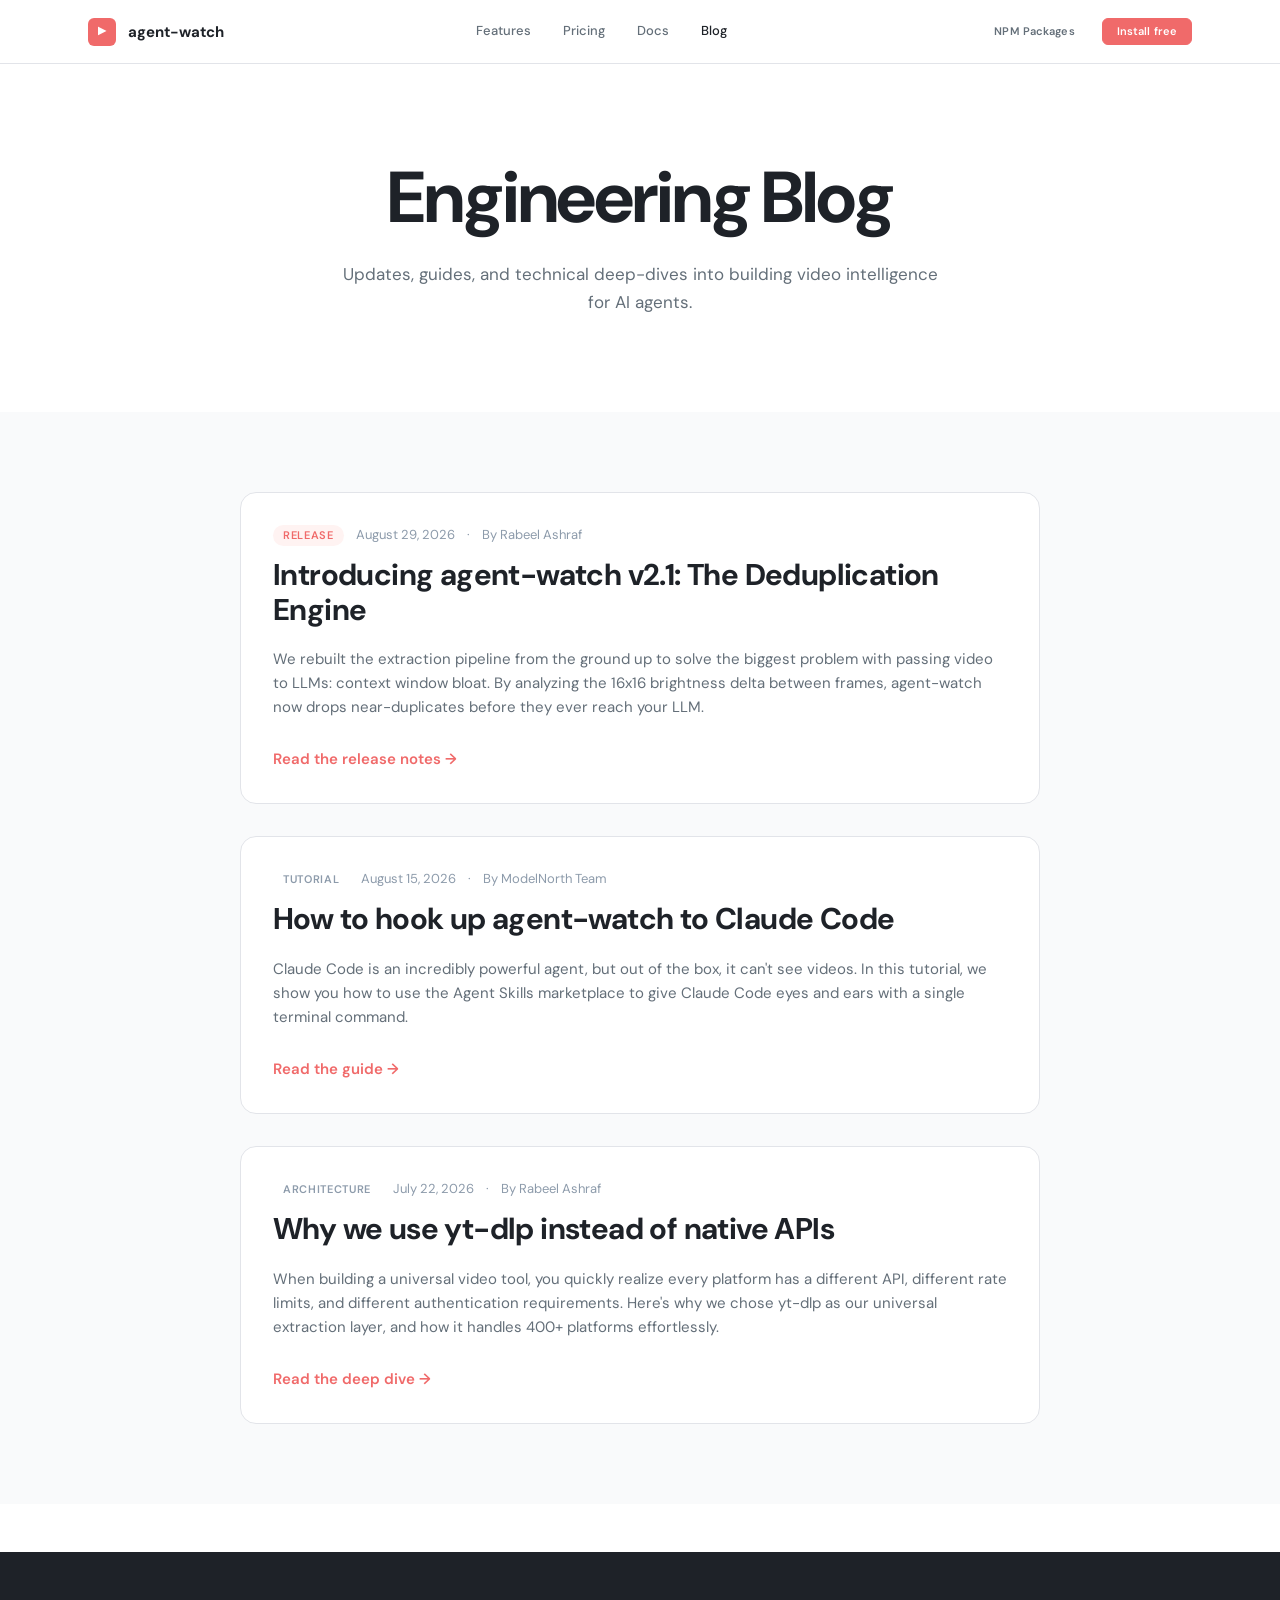
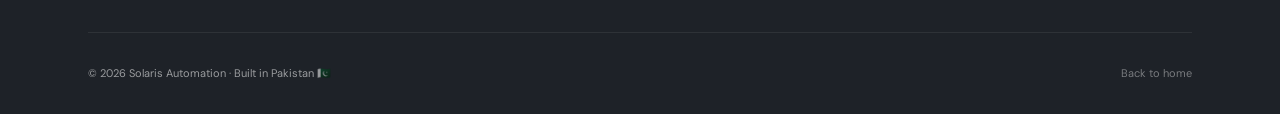
==== pages/blog.html @ 2b625b56 "feat: fix logo encoding and add blog page" ====
﻿<!DOCTYPE html>
<html lang="en">
<head>
  <meta charset="UTF-8" />
  <meta name="viewport" content="width=device-width, initial-scale=1.0" />
  <title>Blog — agent-watch</title>
  <link href="https://fonts.googleapis.com/css2?family=DM+Sans:opsz,wght@9..40,300;9..40,400;9..40,500;9..40,600;9..40,700&family=JetBrains+Mono:wght@400;500;600;700&display=swap" rel="stylesheet" />
  <link rel="stylesheet" href="../assets/css/design-system.css" />
  <link rel="stylesheet" href="../assets/css/home.css" />
  <style>
    .blog-grid { display: grid; grid-template-columns: 1fr; gap: var(--space-8); max-width: 800px; margin: 0 auto; }
    .blog-card { display: flex; flex-direction: column; gap: var(--space-3); padding: var(--space-8); background: var(--color-bg-base); border: 1px solid var(--color-border); border-radius: var(--radius-xl); transition: box-shadow 150ms ease; text-align: left; }
    .blog-card:hover { box-shadow: var(--shadow); border-color: var(--color-border-strong); }
    .blog-meta { font-size: var(--text-sm); color: var(--color-text-muted); display: flex; align-items: center; gap: var(--space-3); }
    .blog-title { font-size: var(--text-2xl); font-weight: 700; color: var(--color-text-primary); margin-bottom: var(--space-2); }
    .blog-excerpt { font-size: var(--text-base); color: var(--color-text-secondary); line-height: 1.6; }
    .read-more { font-weight: 600; color: var(--color-coral); margin-top: var(--space-4); display: inline-flex; align-items: center; gap: 4px; }
    .read-more:hover { color: var(--color-coral-hover); }
  </style>
</head>
<body>
  <!-- NAV -->
  <header class="nav">
    <div class="nav-inner">
      <div class="flex items-center gap-6">
        <a href="../" class="nav-logo">
          <div class="nav-logo-mark">&#9654;</div>
          agent-watch
        </a>
      </div>
      <nav class="nav-links">
        <a href="features.html">Features</a>
        <a href="../#pricing">Pricing</a>
        <a href="https://github.com/menotbobbybrown/agent-watch">Docs</a>
        <a href="blog.html" class="active">Blog</a>
      </nav>
      <div class="nav-actions">
        <a href="https://www.npmjs.com/settings/rabeelashraf/packages" target="_blank" class="btn btn-ghost btn-sm">NPM Packages</a>
        <a href="../#install" class="btn btn-primary btn-sm">Install free</a>
      </div>
    </div>
  </header>

  <section class="section section-lg">
    <div class="container text-center">
      <h1>Engineering Blog</h1>
      <p class="lead mt-6" style="margin-left:auto; margin-right:auto;">Updates, guides, and technical deep-dives into building video intelligence for AI agents.</p>
    </div>
  </section>

  <section class="section section-alt border-y">
    <div class="container">
      <div class="blog-grid">
        
        <!-- Blog 1 -->
        <div class="blog-card">
          <div class="blog-meta">
            <span class="badge badge-coral">RELEASE</span>
            <span>August 29, 2026</span> &middot; <span>By Rabeel Ashraf</span>
          </div>
          <a href="#"><h2 class="blog-title">Introducing agent-watch v2.1: The Deduplication Engine</h2></a>
          <p class="blog-excerpt">We rebuilt the extraction pipeline from the ground up to solve the biggest problem with passing video to LLMs: context window bloat. By analyzing the 16x16 brightness delta between frames, agent-watch now drops near-duplicates before they ever reach your LLM.</p>
          <a href="#" class="read-more">Read the release notes &rarr;</a>
        </div>

        <!-- Blog 2 -->
        <div class="blog-card">
          <div class="blog-meta">
            <span class="badge badge-cyan">TUTORIAL</span>
            <span>August 15, 2026</span> &middot; <span>By ModelNorth Team</span>
          </div>
          <a href="#"><h2 class="blog-title">How to hook up agent-watch to Claude Code</h2></a>
          <p class="blog-excerpt">Claude Code is an incredibly powerful agent, but out of the box, it can't see videos. In this tutorial, we show you how to use the Agent Skills marketplace to give Claude Code eyes and ears with a single terminal command.</p>
          <a href="#" class="read-more">Read the guide &rarr;</a>
        </div>

        <!-- Blog 3 -->
        <div class="blog-card">
          <div class="blog-meta">
            <span class="badge badge-amber">ARCHITECTURE</span>
            <span>July 22, 2026</span> &middot; <span>By Rabeel Ashraf</span>
          </div>
          <a href="#"><h2 class="blog-title">Why we use yt-dlp instead of native APIs</h2></a>
          <p class="blog-excerpt">When building a universal video tool, you quickly realize every platform has a different API, different rate limits, and different authentication requirements. Here's why we chose yt-dlp as our universal extraction layer, and how it handles 400+ platforms effortlessly.</p>
          <a href="#" class="read-more">Read the deep dive &rarr;</a>
        </div>

      </div>
    </div>
  </section>

  <!-- FOOTER -->
  <footer class="footer mt-12">
    <div class="container">
      <div class="footer-bottom">
        <div>© 2026 Solaris Automation &middot; Built in Pakistan 🇵🇰</div>
        <a href="../">Back to home</a>
      </div>
    </div>
  </footer>
</body>
</html>
---- assets/css/design-system.css ----
﻿/* ═══════════════════════════════════════════════
   AGENT-WATCH · DESIGN SYSTEM
   Source: DesignMD Catalog · Asana Slug
   DESIGN.md v2.0 · 4px grid · Light theme
════════════════════════════════════════════════ */

/* ── TOKENS ─────────────────────────────────── */
:root {
  /* Brand */
  --color-coral:         #F06A6A;
  --color-coral-hover:   #E05555;
  --color-coral-light:   #FFF3F2;
  --color-coral-mid:     #FDDADA;

  /* UI */
  --color-ui-primary:    #646F79;
  --color-ui-secondary:  #8D9BAB;
  --color-ui-tertiary:   #B3BCC6;

  /* Text */
  --color-text-primary:  #1E2228;
  --color-text-secondary:#646F79;
  --color-text-muted:    #8D9BAB;
  --color-text-inverse:  #FFFFFF;

  /* Backgrounds */
  --color-bg-base:       #FFFFFF;
  --color-bg-soft:       #F9FAFB;
  --color-bg-tinted:     #F4F5F7;
  --color-bg-inverse:    #1E2228;

  /* Borders */
  --color-border:        #E2E4E9;
  --color-border-strong: #C8CDD5;

  /* Semantic */
  --color-success:       #00C2A8;
  --color-warning:       #F8B84E;
  --color-error:         #E8534A;
  --color-info:          #4573D2;

  /* Typography */
  --font-display: 'DM Sans', system-ui, -apple-system, sans-serif;
  --font-body:    'DM Sans', system-ui, -apple-system, sans-serif;
  --font-mono:    'JetBrains Mono', 'Fira Code', monospace;

  /* Type scale (Asana 4px-grid) */
  --text-xs:   11px;
  --text-sm:   13px;
  --text-base: 15px;
  --text-md:   17px;
  --text-lg:   20px;
  --text-xl:   24px;
  --text-2xl:  30px;
  --text-3xl:  38px;
  --text-4xl:  48px;
  --text-hero: clamp(48px, 6vw, 72px);

  /* Spacing — 4px grid */
  --space-1:  4px;
  --space-2:  8px;
  --space-3:  12px;
  --space-4:  16px;
  --space-5:  20px;
  --space-6:  24px;
  --space-8:  32px;
  --space-10: 40px;
  --space-12: 48px;
  --space-16: 64px;
  --space-20: 80px;
  --space-24: 96px;

  /* Shape */
  --radius-sm:   4px;
  --radius:      6px;
  --radius-lg:   10px;
  --radius-xl:   16px;
  --radius-full: 9999px;

  /* Elevation */
  --shadow-sm: 0 1px 3px rgba(0,0,0,0.08);
  --shadow:    0 2px 8px rgba(0,0,0,0.10);
  --shadow-md: 0 4px 20px rgba(0,0,0,0.10);
  --shadow-lg: 0 8px 40px rgba(0,0,0,0.12);

  /* Layout */
  --max-width: 1200px;
  --nav-height: 64px;
}

/* ── RESET ──────────────────────────────────── */
*, *::before, *::after { box-sizing: border-box; margin: 0; padding: 0; }
html { font-size: 15px; scroll-behavior: smooth; }
body {
  background: var(--color-bg-base);
  color: var(--color-text-primary);
  font-family: var(--font-body);
  font-size: var(--text-base);
  line-height: 1.6;
  font-weight: 400;
  -webkit-font-smoothing: antialiased;
  -moz-osx-font-smoothing: grayscale;
}
img, svg { display: block; max-width: 100%; }
a { color: inherit; text-decoration: none; }
button { cursor: pointer; border: none; background: none; font: inherit; }
ul, ol { list-style: none; }

/* ── LAYOUT ─────────────────────────────────── */
.container {
  max-width: var(--max-width);
  margin: 0 auto;
  padding: 0 var(--space-6);
}
@media (min-width: 1024px) { .container { padding: 0 var(--space-12); } }

.grid-2 { display: grid; grid-template-columns: repeat(2, 1fr); gap: var(--space-6); }
.grid-3 { display: grid; grid-template-columns: repeat(3, 1fr); gap: var(--space-6); }
.grid-4 { display: grid; grid-template-columns: repeat(4, 1fr); gap: var(--space-6); }
@media (max-width: 1024px) { .grid-3 { grid-template-columns: repeat(2, 1fr); } .grid-4 { grid-template-columns: repeat(2, 1fr); } }
@media (max-width: 640px) { .grid-2, .grid-3, .grid-4 { grid-template-columns: 1fr; } }

/* ── TYPOGRAPHY ─────────────────────────────── */
h1 { font-size: var(--text-hero); font-weight: 700; line-height: 1.05; letter-spacing: -0.03em; color: var(--color-text-primary); }
h2 { font-size: var(--text-3xl); font-weight: 700; line-height: 1.15; letter-spacing: -0.02em; }
h3 { font-size: var(--text-xl); font-weight: 600; line-height: 1.3; }
h4 { font-size: var(--text-lg); font-weight: 600; line-height: 1.35; }
h5 { font-size: var(--text-base); font-weight: 600; }
p  { color: var(--color-text-secondary); line-height: 1.65; }

.eyebrow {
  display: inline-flex;
  align-items: center;
  gap: var(--space-2);
  font-size: var(--text-xs);
  font-weight: 600;
  letter-spacing: 0.1em;
  text-transform: uppercase;
  color: var(--color-coral);
  margin-bottom: var(--space-4);
}
.eyebrow::before {
  content: '';
  display: block;
  width: 16px;
  height: 2px;
  background: var(--color-coral);
  border-radius: 1px;
}

.lead { font-size: var(--text-md); color: var(--color-text-secondary); line-height: 1.65; max-width: 600px; }
.section-heading { margin-bottom: var(--space-4); }
.section-intro { margin-bottom: var(--space-12); }

code, pre { font-family: var(--font-mono); }
code {
  font-size: 0.9em;
  background: var(--color-bg-tinted);
  border: 1px solid var(--color-border);
  border-radius: var(--radius-sm);
  padding: 2px 6px;
  color: var(--color-text-primary);
}
pre {
  background: var(--color-bg-inverse);
  color: #E2E8F0;
  border-radius: var(--radius);
  padding: var(--space-6);
  overflow-x: auto;
  font-size: var(--text-sm);
  line-height: 1.6;
}
pre code { background: none; border: none; padding: 0; color: inherit; font-size: inherit; }

/* ── BUTTONS ────────────────────────────────── */
.btn {
  display: inline-flex;
  align-items: center;
  justify-content: center;
  gap: var(--space-2);
  font-family: var(--font-body);
  font-size: var(--text-sm);
  font-weight: 600;
  line-height: 1;
  padding: 10px 20px;
  border-radius: var(--radius);
  border: 1px solid transparent;
  cursor: pointer;
  transition: background 120ms ease, color 120ms ease, border-color 120ms ease, box-shadow 120ms ease, transform 80ms ease;
  white-space: nowrap;
  text-decoration: none;
  letter-spacing: 0.01em;
}
.btn:active { transform: scale(0.98); }

.btn-primary {
  background: var(--color-coral);
  color: #FFFFFF;
  border-color: var(--color-coral);
}
.btn-primary:hover {
  background: var(--color-coral-hover);
  border-color: var(--color-coral-hover);
  box-shadow: 0 2px 12px rgba(240,106,106,0.35);
}

.btn-secondary {
  background: #FFFFFF;
  color: var(--color-coral);
  border-color: var(--color-border-strong);
}
.btn-secondary:hover {
  border-color: var(--color-coral);
  background: var(--color-coral-light);
}

.btn-ghost {
  background: transparent;
  color: var(--color-text-secondary);
  border-color: transparent;
}
.btn-ghost:hover { color: var(--color-text-primary); background: var(--color-bg-tinted); }

.btn-outline-white {
  background: transparent;
  color: #FFFFFF;
  border-color: rgba(255,255,255,0.35);
}
.btn-outline-white:hover { background: rgba(255,255,255,0.1); border-color: rgba(255,255,255,0.6); }

.btn-sm { font-size: var(--text-xs); padding: 7px 14px; }
.btn-lg { font-size: var(--text-base); padding: 14px 28px; }
.btn-xl { font-size: var(--text-md); padding: 16px 36px; border-radius: var(--radius-lg); }

/* ── BADGES / TAGS ──────────────────────────── */
.badge {
  display: inline-flex;
  align-items: center;
  gap: 4px;
  font-size: var(--text-xs);
  font-weight: 600;
  letter-spacing: 0.06em;
  padding: 3px 10px;
  border-radius: var(--radius-full);
  line-height: 1.4;
}
.badge-coral    { background: var(--color-coral-light); color: var(--color-coral); }
.badge-slate    { background: var(--color-bg-tinted); color: var(--color-ui-primary); }
.badge-success  { background: rgba(0,194,168,0.1); color: var(--color-success); }
.badge-warning  { background: rgba(248,184,78,0.12); color: #B37D1A; }
.badge-info     { background: rgba(69,115,210,0.1); color: var(--color-info); }

/* ── CARDS ──────────────────────────────────── */
.card {
  background: var(--color-bg-base);
  border: 1px solid var(--color-border);
  border-radius: var(--radius-lg);
  padding: var(--space-6);
  transition: box-shadow 160ms ease, border-color 160ms ease;
}
.card:hover { box-shadow: var(--shadow); }
.card-tinted { background: var(--color-bg-tinted); border-color: transparent; }
.card-featured {
  border-left: 3px solid var(--color-coral);
  border-radius: 0 var(--radius-lg) var(--radius-lg) 0;
}

/* ── NAV ────────────────────────────────────── */
.nav {
  position: sticky;
  top: 0;
  z-index: 200;
  height: var(--nav-height);
  background: rgba(255,255,255,0.95);
  backdrop-filter: blur(12px);
  border-bottom: 1px solid var(--color-border);
  display: flex;
  align-items: center;
}
.nav-inner {
  width: 100%;
  display: flex;
  align-items: center;
  justify-content: space-between;
  gap: var(--space-8);
  max-width: var(--max-width);
  margin: 0 auto;
  padding: 0 var(--space-6);
}
@media (min-width: 1024px) { .nav-inner { padding: 0 var(--space-12); } }

.nav-logo {
  display: flex;
  align-items: center;
  gap: var(--space-3);
  font-size: var(--text-base);
  font-weight: 700;
  color: var(--color-text-primary);
  flex-shrink: 0;
}
.nav-logo-mark {
  width: 28px;
  height: 28px;
  background: var(--color-coral);
  border-radius: var(--radius);
  display: flex;
  align-items: center;
  justify-content: center;
  color: white;
  font-size: 14px;
  font-weight: 800;
  font-family: var(--font-mono);
  flex-shrink: 0;
}

.nav-links {
  display: flex;
  align-items: center;
  gap: var(--space-8);
  flex: 1;
  justify-content: center;
}
.nav-links a {
  font-size: var(--text-sm);
  font-weight: 500;
  color: var(--color-text-secondary);
  transition: color 120ms;
  white-space: nowrap;
}
.nav-links a:hover, .nav-links a.active { color: var(--color-text-primary); }

.nav-actions { display: flex; align-items: center; gap: var(--space-3); flex-shrink: 0; }
.nav-version {
  font-family: var(--font-mono);
  font-size: var(--text-xs);
  color: var(--color-ui-secondary);
  background: var(--color-bg-tinted);
  border: 1px solid var(--color-border);
  padding: 3px 8px;
  border-radius: var(--radius-sm);
}

@media (max-width: 768px) {
  .nav-links { display: none; }
  .nav-version { display: none; }
}

/* ── SECTIONS ───────────────────────────────── */
.section { padding: var(--space-20) 0; }
.section-sm { padding: var(--space-12) 0; }
.section-lg { padding: var(--space-24) 0; }
.section-alt { background: var(--color-bg-soft); }
.section-dark { background: var(--color-bg-inverse); color: var(--color-text-inverse); }
.section-dark p, .section-dark h2, .section-dark h3 { color: var(--color-text-inverse); }
.section-dark .lead { color: rgba(255,255,255,0.7); }
.section-coral { background: var(--color-coral); }

/* ── DIVIDERS ───────────────────────────────── */
.divider { border: none; border-top: 1px solid var(--color-border); margin: 0; }

/* ── TABLES ─────────────────────────────────── */
.table-wrap { overflow-x: auto; border-radius: var(--radius-lg); border: 1px solid var(--color-border); }
.data-table { width: 100%; border-collapse: collapse; font-size: var(--text-sm); }
.data-table thead { background: var(--color-bg-tinted); }
.data-table th {
  text-align: left;
  padding: var(--space-3) var(--space-5);
  font-size: var(--text-xs);
  font-weight: 600;
  letter-spacing: 0.08em;
  text-transform: uppercase;
  color: var(--color-ui-primary);
  white-space: nowrap;
  border-bottom: 1px solid var(--color-border);
}
.data-table td {
  padding: var(--space-4) var(--space-5);
  color: var(--color-text-secondary);
  border-bottom: 1px solid var(--color-border);
  line-height: 1.45;
}
.data-table tr:last-child td { border-bottom: none; }
.data-table tbody tr:hover td { background: var(--color-coral-light); }
.data-table td code { font-size: var(--text-xs); }

/* ── INPUTS ─────────────────────────────────── */
.input {
  width: 100%;
  height: 36px;
  padding: 0 var(--space-4);
  background: var(--color-bg-tinted);
  border: 1px solid var(--color-border);
  border-radius: var(--radius);
  font-family: var(--font-body);
  font-size: var(--text-sm);
  color: var(--color-text-primary);
  outline: none;
  transition: border-color 80ms ease, background 80ms ease;
}
.input:focus {
  background: var(--color-bg-base);
  border-color: var(--color-coral);
  box-shadow: 0 0 0 3px rgba(240,106,106,0.12);
}

/* ── TABS ───────────────────────────────────── */
.tabs { display: flex; border-bottom: 1px solid var(--color-border); gap: 0; }
.tab {
  padding: var(--space-3) var(--space-5);
  font-size: var(--text-sm);
  font-weight: 500;
  color: var(--color-text-muted);
  border-bottom: 2px solid transparent;
  margin-bottom: -1px;
  cursor: pointer;
  transition: color 120ms, border-color 120ms;
  white-space: nowrap;
}
.tab:hover { color: var(--color-text-secondary); }
.tab.active { color: var(--color-coral); border-bottom-color: var(--color-coral); font-weight: 600; }
.tab-panel { display: none; }
.tab-panel.active { display: block; }

/* ── COPY BUTTON ────────────────────────────── */
.copy-wrap {
  position: relative;
  display: flex;
  align-items: center;
  gap: var(--space-2);
  background: var(--color-bg-tinted);
  border: 1px solid var(--color-border);
  border-radius: var(--radius);
  padding: var(--space-3) var(--space-4);
  transition: border-color 120ms;
}
.copy-wrap:hover { border-color: var(--color-border-strong); }
.copy-wrap code { flex: 1; font-size: var(--text-sm); color: var(--color-text-primary); background: none; border: none; padding: 0; word-break: break-all; line-height: 1.4; }
.copy-btn {
  flex-shrink: 0;
  color: var(--color-ui-secondary);
  padding: 4px;
  border-radius: var(--radius-sm);
  transition: color 120ms;
}
.copy-btn:hover { color: var(--color-coral); }
.copy-btn.copied { color: var(--color-success); }

/* ── INSTALL SURFACE ────────────────────────── */
.install-surface {
  background: var(--color-bg-tinted);
  border: 1px solid var(--color-border);
  border-radius: var(--radius-xl);
  overflow: hidden;
}
.install-surface-header {
  display: flex;
  align-items: center;
  gap: var(--space-3);
  padding: var(--space-4) var(--space-6);
  background: var(--color-bg-base);
  border-bottom: 1px solid var(--color-border);
}
.install-surface-body { padding: var(--space-6); display: flex; flex-direction: column; gap: var(--space-3); }

/* ── TERMINAL ───────────────────────────────── */
.terminal {
  background: #1E2228;
  border-radius: var(--radius-lg);
  overflow: hidden;
  font-family: var(--font-mono);
  box-shadow: var(--shadow-lg);
}
.terminal-bar {
  display: flex;
  align-items: center;
  gap: var(--space-2);
  padding: var(--space-3) var(--space-5);
  background: #2A3038;
  border-bottom: 1px solid rgba(255,255,255,0.05);
}
.t-dot { width: 10px; height: 10px; border-radius: 50%; }
.t-dot.r { background: #FF5F57; }
.t-dot.a { background: #FEBC2E; }
.t-dot.g { background: #28C840; }
.t-title { margin-left: 8px; font-size: 11px; color: rgba(255,255,255,0.35); letter-spacing: 0.08em; }
.terminal-body { padding: var(--space-6); }
.t-line { display: flex; align-items: flex-start; gap: var(--space-3); margin-bottom: var(--space-2); }
.t-prompt { color: var(--color-coral); font-weight: 600; font-size: 14px; line-height: 1.6; flex-shrink: 0; }
.t-cmd { font-size: 14px; color: #E2E8F0; line-height: 1.6; word-break: break-all; }
.t-cursor { color: var(--color-coral); animation: blink 1s step-end infinite; }
@keyframes blink { 0%,100%{opacity:1} 50%{opacity:0} }
.t-output { margin-top: var(--space-4); display: flex; flex-direction: column; gap: var(--space-2); }
.t-row { font-size: 13px; line-height: 1.5; color: rgba(255,255,255,0.55); }
.t-row .ok { color: #00C2A8; font-weight: 600; }
.t-row .hi { color: var(--color-coral); }
.t-row .dim { color: rgba(255,255,255,0.35); }
.t-answer {
  margin-top: var(--space-3);
  padding: var(--space-4);
  background: rgba(240,106,106,0.08);
  border-left: 2px solid var(--color-coral);
  border-radius: 0 var(--radius-sm) var(--radius-sm) 0;
  font-size: 13px;
  color: rgba(255,255,255,0.7);
  line-height: 1.55;
}
.t-answer .lbl { color: var(--color-coral); font-weight: 700; margin-right: 6px; }
.t-answer .ts { color: #F8B84E; }

/* ── AGENT GRID ─────────────────────────────── */
.agent-row {
  display: flex;
  align-items: center;
  gap: var(--space-4);
  padding: var(--space-4) var(--space-5);
  border-bottom: 1px solid var(--color-border);
  transition: background 120ms;
}
.agent-row:last-child { border-bottom: none; }
.agent-row:hover { background: var(--color-coral-light); }
.agent-dot {
  width: 8px; height: 8px;
  border-radius: 50%;
  background: var(--color-success);
  flex-shrink: 0;
}
.agent-name { font-size: var(--text-sm); font-weight: 600; color: var(--color-text-primary); min-width: 140px; }
.agent-cmd { flex: 1; }
.agent-cmd code { font-size: 12px; color: var(--color-text-secondary); }

/* ── STAT BLOCK ─────────────────────────────── */
.stat-block { text-align: center; padding: var(--space-6); }
.stat-number {
  font-size: var(--text-4xl);
  font-weight: 800;
  letter-spacing: -0.04em;
  color: var(--color-coral);
  line-height: 1;
  margin-bottom: var(--space-2);
}
.stat-label { font-size: var(--text-sm); color: var(--color-text-muted); font-weight: 500; }

/* ── STEP LIST ──────────────────────────────── */
.step-list { display: flex; flex-direction: column; gap: 0; }
.step-item {
  display: flex;
  gap: var(--space-6);
  padding: var(--space-6) 0;
  border-bottom: 1px solid var(--color-border);
}
.step-item:last-child { border-bottom: none; }
.step-num {
  width: 32px;
  height: 32px;
  border-radius: var(--radius-full);
  background: var(--color-coral-light);
  color: var(--color-coral);
  font-size: var(--text-sm);
  font-weight: 700;
  display: flex;
  align-items: center;
  justify-content: center;
  flex-shrink: 0;
  margin-top: 2px;
}
.step-body h4 { margin-bottom: var(--space-2); color: var(--color-text-primary); }
.step-body p { font-size: var(--text-sm); color: var(--color-text-secondary); line-height: 1.6; }
.step-body code { font-size: 12px; }

/* ── PRICING ────────────────────────────────── */
.pricing-card {
  background: var(--color-bg-base);
  border: 1px solid var(--color-border);
  border-radius: var(--radius-xl);
  padding: var(--space-8);
  display: flex;
  flex-direction: column;
  gap: var(--space-4);
}
.pricing-card.featured {
  border-color: var(--color-coral);
  box-shadow: 0 0 0 4px var(--color-coral-light);
}
.pricing-price { font-size: var(--text-4xl); font-weight: 800; letter-spacing: -0.04em; color: var(--color-text-primary); }
.pricing-price span { font-size: var(--text-lg); font-weight: 400; color: var(--color-text-muted); }
.pricing-features { display: flex; flex-direction: column; gap: var(--space-3); margin: var(--space-2) 0; }
.pricing-feature {
  display: flex;
  align-items: flex-start;
  gap: var(--space-3);
  font-size: var(--text-sm);
  color: var(--color-text-secondary);
}
.pricing-feature::before { content: '✓'; color: var(--color-coral); font-weight: 700; flex-shrink: 0; margin-top: 1px; }
.pricing-feature.muted { color: var(--color-text-muted); }
.pricing-feature.muted::before { color: var(--color-ui-tertiary); }

/* ── FAQ ────────────────────────────────────── */
.faq-item { border-bottom: 1px solid var(--color-border); }
.faq-q {
  display: flex;
  justify-content: space-between;
  align-items: center;
  padding: var(--space-5) 0;
  cursor: pointer;
  font-size: var(--text-base);
  font-weight: 600;
  color: var(--color-text-primary);
  gap: var(--space-4);
  user-select: none;
}
.faq-q::after { content: '+'; color: var(--color-coral); font-size: var(--text-xl); font-weight: 400; flex-shrink: 0; transition: transform 200ms; }
.faq-item.open .faq-q::after { transform: rotate(45deg); }
.faq-a { display: none; padding-bottom: var(--space-5); font-size: var(--text-sm); color: var(--color-text-secondary); line-height: 1.7; }
.faq-item.open .faq-a { display: block; }

/* ── FOOTER ─────────────────────────────────── */
.footer {
  background: var(--color-bg-inverse);
  color: rgba(255,255,255,0.55);
  padding: var(--space-20) 0 var(--space-8);
}
.footer-grid {
  display: grid;
  grid-template-columns: 2fr 1fr 1fr 1fr;
  gap: var(--space-12);
  margin-bottom: var(--space-16);
}
.footer-brand-name { font-size: var(--text-lg); font-weight: 700; color: #FFFFFF; margin-bottom: var(--space-4); display: flex; align-items: center; gap: var(--space-3); }
.footer-brand-mark {
  width: 24px; height: 24px;
  background: var(--color-coral);
  border-radius: var(--radius-sm);
  display: flex; align-items: center; justify-content: center;
  font-size: 12px; font-weight: 800; color: white; font-family: var(--font-mono);
}
.footer-desc { font-size: var(--text-sm); line-height: 1.65; max-width: 280px; margin-bottom: var(--space-6); }
.footer-credit { font-size: var(--text-xs); color: rgba(255,255,255,0.3); }
.footer-col-title { font-size: var(--text-xs); font-weight: 700; letter-spacing: 0.1em; text-transform: uppercase; color: rgba(255,255,255,0.5); margin-bottom: var(--space-4); }
.footer-links { display: flex; flex-direction: column; gap: var(--space-3); }
.footer-links a { font-size: var(--text-sm); color: rgba(255,255,255,0.55); transition: color 120ms; }
.footer-links a:hover { color: #FFFFFF; }
.footer-bottom {
  display: flex;
  justify-content: space-between;
  align-items: center;
  padding-top: var(--space-8);
  border-top: 1px solid rgba(255,255,255,0.07);
  font-size: var(--text-xs);
  flex-wrap: wrap;
  gap: var(--space-4);
}
.footer-bottom a { color: rgba(255,255,255,0.4); transition: color 120ms; }
.footer-bottom a:hover { color: #FFFFFF; }

@media (max-width: 1024px) { .footer-grid { grid-template-columns: 1fr 1fr; } }
@media (max-width: 640px) { .footer-grid { grid-template-columns: 1fr; } }

/* ── UTILITIES ──────────────────────────────── */
.text-coral    { color: var(--color-coral); }
.text-success  { color: var(--color-success); }
.text-muted    { color: var(--color-text-muted); }
.text-center   { text-align: center; }
.text-sm       { font-size: var(--text-sm); }
.font-mono     { font-family: var(--font-mono); }
.font-600      { font-weight: 600; }
.font-700      { font-weight: 700; }
.mt-2  { margin-top: var(--space-2); }
.mt-4  { margin-top: var(--space-4); }
.mt-6  { margin-top: var(--space-6); }
.mt-8  { margin-top: var(--space-8); }
.mt-12 { margin-top: var(--space-12); }
.mb-2  { margin-bottom: var(--space-2); }
.mb-4  { margin-bottom: var(--space-4); }
.mb-6  { margin-bottom: var(--space-6); }
.mb-8  { margin-bottom: var(--space-8); }
.mb-12 { margin-bottom: var(--space-12); }
.flex  { display: flex; }
.flex-col { flex-direction: column; }
.items-center { align-items: center; }
.gap-2 { gap: var(--space-2); }
.gap-3 { gap: var(--space-3); }
.gap-4 { gap: var(--space-4); }
.gap-6 { gap: var(--space-6); }
.hidden { display: none !important; }
@media (max-width: 768px) { .hide-mobile { display: none; } }
---- assets/css/home.css ----
/* ── HOME SPECIFIC STYLES ───────────────────── */

.hero {
  position: relative;
  padding: var(--space-20) 0 var(--space-16);
  text-align: center;
  overflow: hidden;
}

.hero::before {
  content: '';
  position: absolute;
  inset: 0;
  background-image: 
    linear-gradient(to right, rgba(100, 111, 121, 0.1) 1px, transparent 1px),
    linear-gradient(to bottom, rgba(100, 111, 121, 0.1) 1px, transparent 1px);
  background-size: 32px 32px;
  mask-image: radial-gradient(ellipse at center, black 30%, transparent 80%);
  -webkit-mask-image: radial-gradient(ellipse at center, black 30%, transparent 80%);
  pointer-events: none;
  z-index: -2;
}

.hero::after {
  content: '';
  position: absolute;
  top: 10%;
  left: 50%;
  transform: translateX(-50%);
  width: 800px;
  height: 600px;
  background: radial-gradient(circle, rgba(240, 106, 106, 0.08) 0%, transparent 60%);
  pointer-events: none;
  z-index: -1;
}

.hero .eyebrow { margin-bottom: var(--space-6); }
.hero h1 { max-width: 800px; margin: 0 auto var(--space-6); }
.hero .lead { margin: 0 auto var(--space-10); font-size: var(--text-lg); max-width: 680px; }

.hero-actions { display: flex; align-items: center; justify-content: center; gap: var(--space-4); margin-bottom: var(--space-16); }

.social-proof { display: flex; flex-direction: column; align-items: center; gap: var(--space-4); margin-bottom: var(--space-12); }
.social-proof-stars { font-size: var(--text-sm); font-weight: 600; color: var(--color-text-secondary); display: flex; align-items: center; gap: var(--space-2); }
.social-proof-stars span { color: var(--color-warning); letter-spacing: 2px; }

.logo-row { display: flex; flex-wrap: wrap; justify-content: center; gap: var(--space-3); }
.logo-row .badge { background: var(--color-bg-base); border-color: var(--color-border); color: var(--color-text-secondary); font-family: var(--font-body); font-weight: 500; font-size: var(--text-sm); padding: 6px 14px; }

.terminal-container { max-width: 840px; margin: 0 auto; text-align: left; }

.stat-grid { display: grid; grid-template-columns: repeat(4, 1fr); gap: var(--space-6); max-width: 1000px; margin: 0 auto; }
@media (max-width: 768px) { .stat-grid { grid-template-columns: repeat(2, 1fr); } }

.mode-comparison { max-width: 1000px; margin: 0 auto; }
.mode-panel { padding: var(--space-8) 0; animation: fadeIn 200ms ease; }
@keyframes fadeIn { from { opacity: 0; transform: translateY(4px); } to { opacity: 1; transform: translateY(0); } }

.agent-compatibility { max-width: 800px; margin: 0 auto; }
.agent-list { background: var(--color-bg-base); border: 1px solid var(--color-border); border-radius: var(--radius-xl); overflow: hidden; }

.use-cases-grid { display: grid; grid-template-columns: repeat(2, 1fr); gap: var(--space-6); max-width: 1000px; margin: 0 auto; }
@media (max-width: 768px) { .use-cases-grid { grid-template-columns: 1fr; } }
.use-case-card { display: flex; flex-direction: column; gap: var(--space-3); padding: var(--space-8); background: var(--color-bg-base); border: 1px solid var(--color-border); border-radius: var(--radius-xl); transition: box-shadow 150ms ease; }
.use-case-card:hover { box-shadow: var(--shadow); border-color: var(--color-border-strong); }
.use-case-icon { font-size: var(--text-xl); font-family: var(--font-mono); color: var(--color-coral); margin-bottom: var(--space-2); }

.pricing-grid { display: grid; grid-template-columns: repeat(3, 1fr); gap: var(--space-6); max-width: 1100px; margin: 0 auto; }
@media (max-width: 1024px) { .pricing-grid { grid-template-columns: 1fr; max-width: 480px; } }

.faq-container { max-width: 720px; margin: 0 auto; }
.faq-list { border-top: 1px solid var(--color-border); }

.cta-banner { text-align: center; }
.cta-banner h2 { margin-bottom: var(--space-8); max-width: 600px; margin-left: auto; margin-right: auto; }
.cta-box { background: rgba(255,255,255,0.05); border: 1px solid rgba(255,255,255,0.1); border-radius: var(--radius-xl); padding: var(--space-8); max-width: 680px; margin: 0 auto; display: flex; flex-direction: column; gap: var(--space-6); }
.cta-box .copy-wrap { background: rgba(0,0,0,0.2); border-color: rgba(255,255,255,0.15); }
.cta-box .copy-wrap code { color: #FFFFFF; font-size: var(--text-base); padding: var(--space-2); }
.cta-actions { display: flex; justify-content: center; gap: var(--space-4); }

/* Ensure sticky nav is visually separated when scrolling */
.nav.scrolled {
  box-shadow: var(--shadow-sm);
  background: rgba(255,255,255,0.98);
}
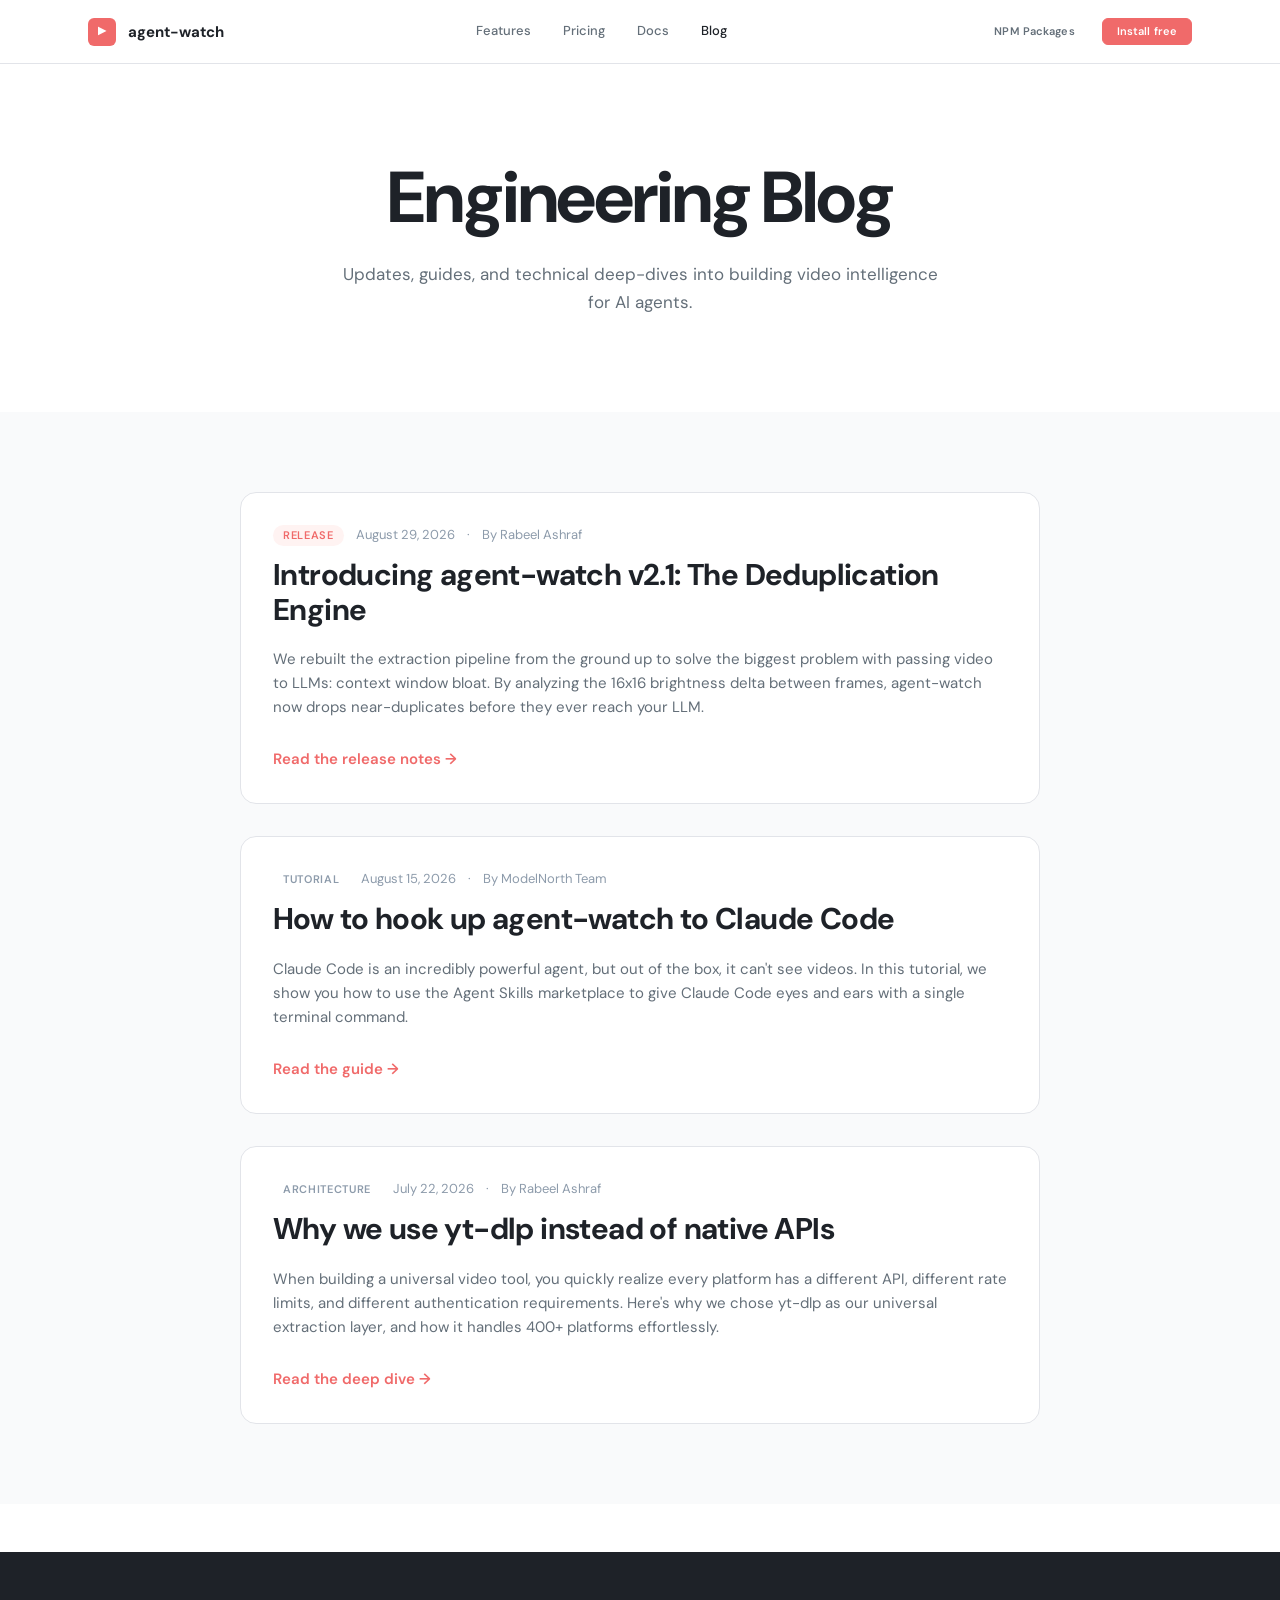
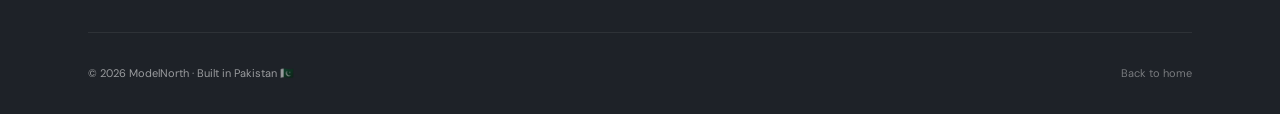
==== commit b6ecad41: "style: full mobile responsiveness and update brand to ModelNorth" ====
--- a/pages/blog.html
+++ b/pages/blog.html
@@ -93,10 +93,11 @@
   <footer class="footer mt-12">
     <div class="container">
       <div class="footer-bottom">
-        <div>© 2026 Solaris Automation &middot; Built in Pakistan 🇵🇰</div>
+        <div>© 2026 ModelNorth &middot; Built in Pakistan 🇵🇰</div>
         <a href="../">Back to home</a>
       </div>
     </div>
   </footer>
 </body>
 </html>
+
--- a/assets/css/design-system.css
+++ b/assets/css/design-system.css
@@ -684,3 +684,4 @@
 .gap-6 { gap: var(--space-6); }
 .hidden { display: none !important; }
 @media (max-width: 768px) { .hide-mobile { display: none; } }
+
--- a/assets/css/home.css
+++ b/assets/css/home.css
@@ -83,3 +83,38 @@
   box-shadow: var(--shadow-sm);
   background: rgba(255,255,255,0.98);
 }
+
+/* ── FULL MOBILE RESPONSIVENESS ── */
+@media (max-width: 768px) {
+  .nav { height: auto; padding: var(--space-3) 0; }
+  .nav-inner { flex-wrap: wrap; gap: var(--space-4); }
+  .nav-links { display: flex; width: 100%; justify-content: center; gap: var(--space-4); margin-bottom: var(--space-2); order: 3; }
+  .nav-actions { margin-left: auto; }
+  
+  .hero h1 { font-size: 40px; }
+  .hero .lead { font-size: var(--text-base); }
+  
+  .hero-actions { flex-direction: column; width: 100%; gap: var(--space-3); }
+  .hero-actions .btn { width: 100%; justify-content: center; }
+  
+  .stat-grid { grid-template-columns: repeat(2, 1fr); }
+  
+  .agent-row { flex-direction: column; align-items: flex-start; gap: var(--space-2); }
+  .agent-name { min-width: auto; margin-left: 20px; }
+  
+  .cta-actions { flex-direction: column; width: 100%; }
+  .cta-actions .btn { width: 100%; justify-content: center; }
+  
+  .copy-wrap code { font-size: 11px; }
+  
+  .pricing-card { padding: var(--space-6); }
+}
+
+@media (max-width: 480px) {
+  .stat-grid { grid-template-columns: 1fr; }
+  .hero h1 { font-size: 32px; }
+  .t-prompt, .t-cmd { font-size: 12px; }
+  .t-answer { font-size: 12px; padding: var(--space-3); }
+  .section { padding: var(--space-12) 0; }
+  .footer-grid { gap: var(--space-8); }
+}
